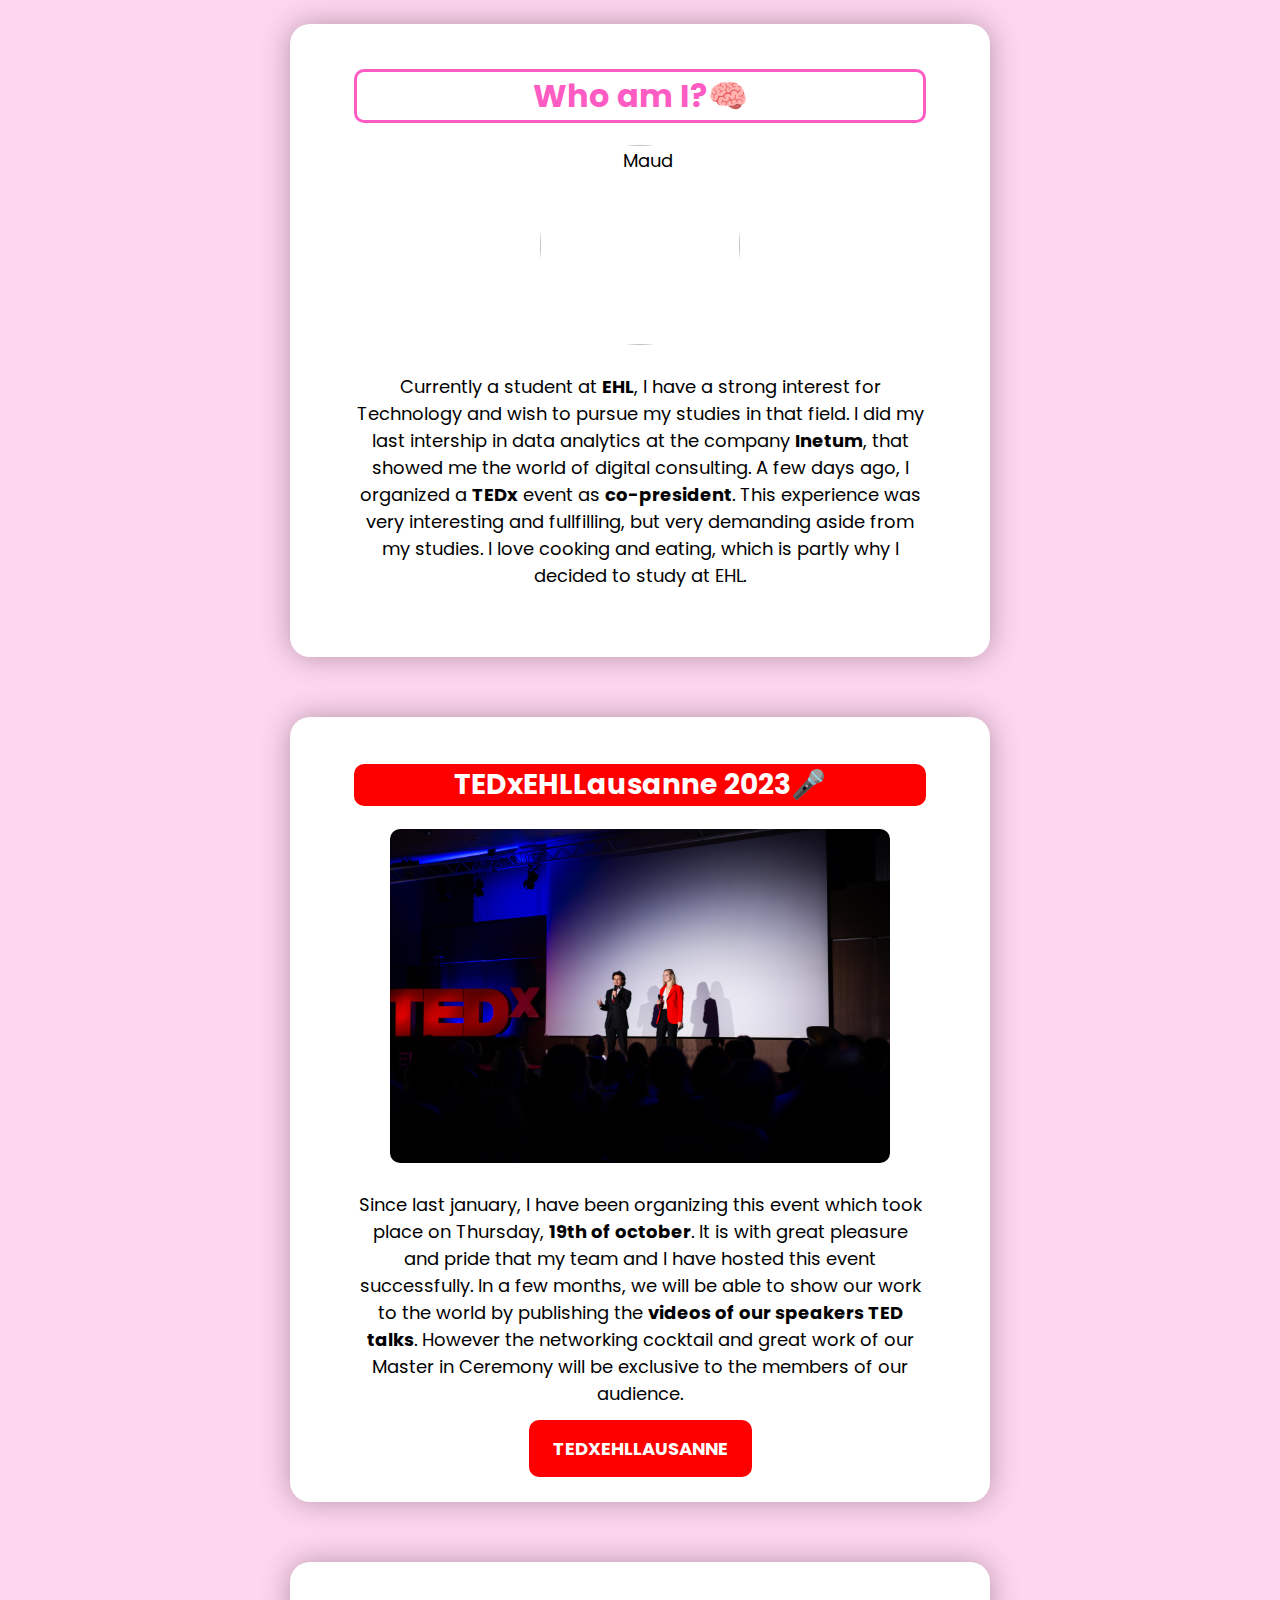
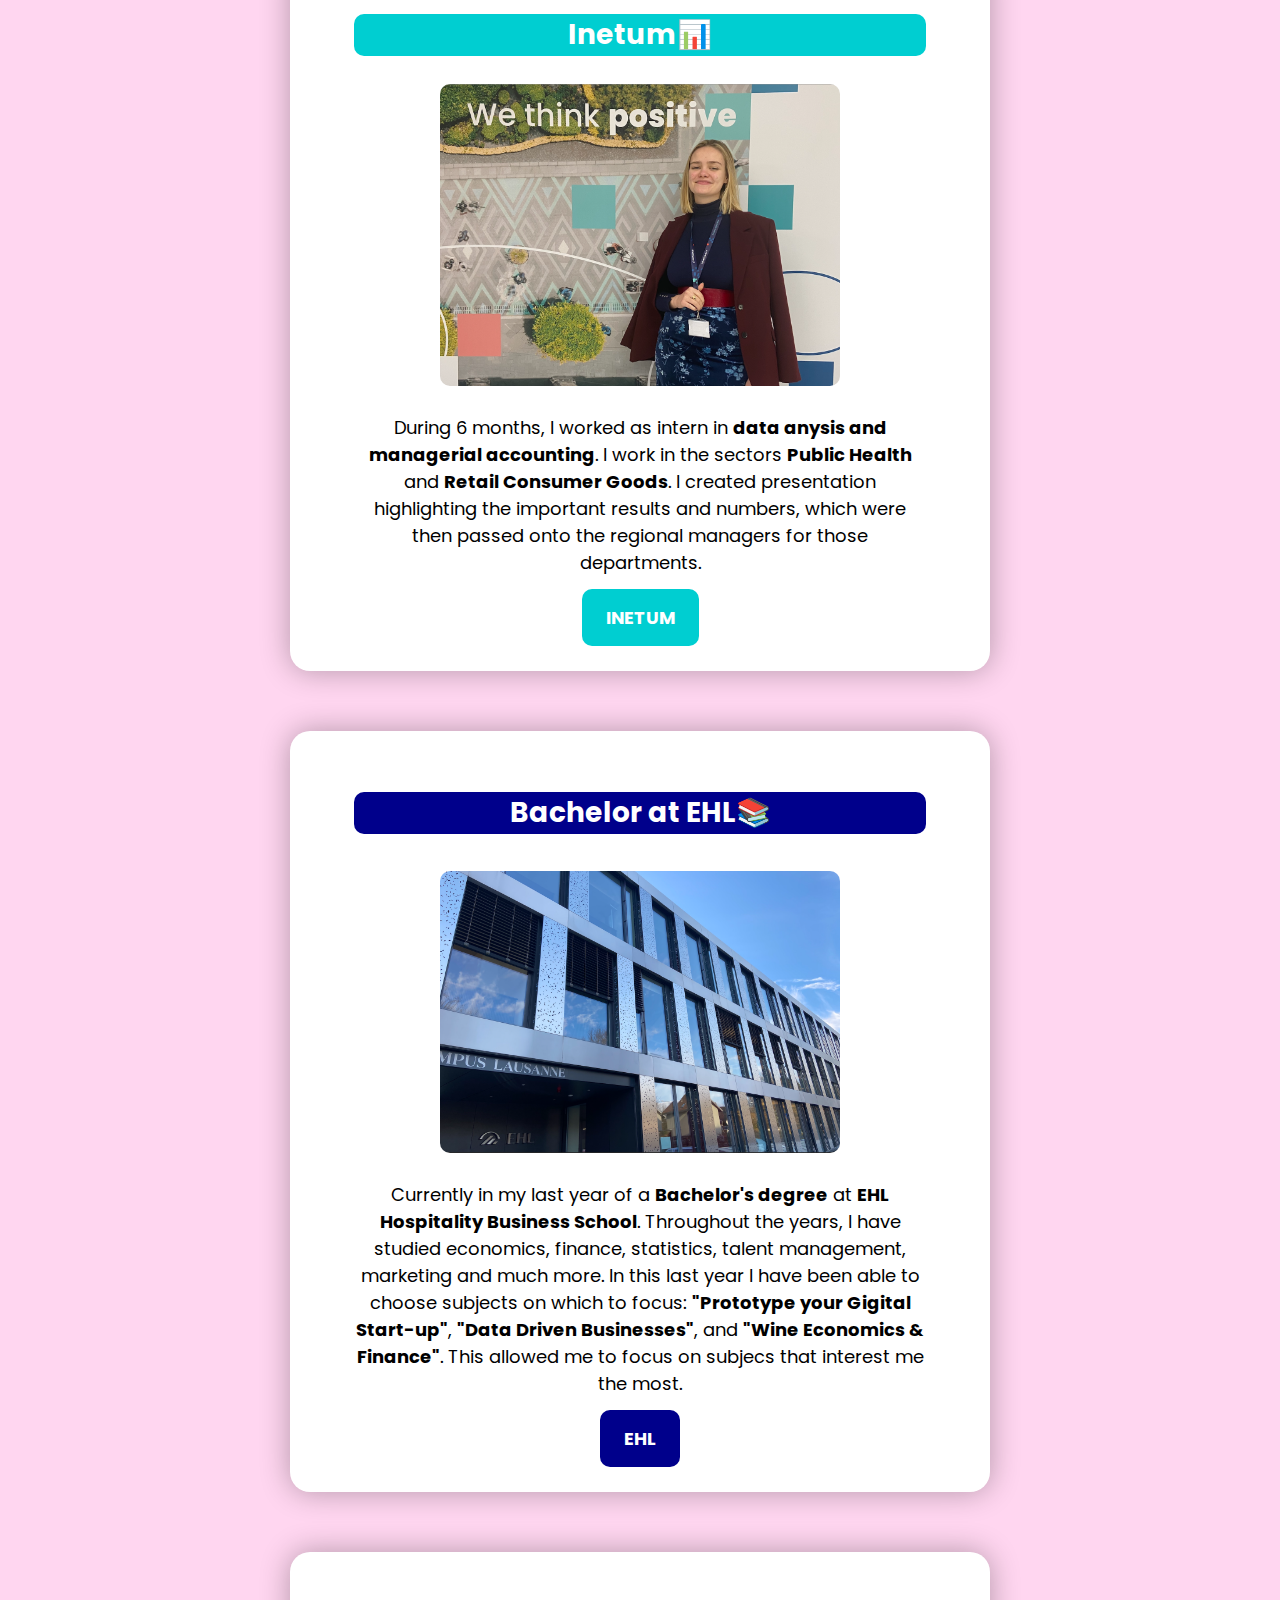
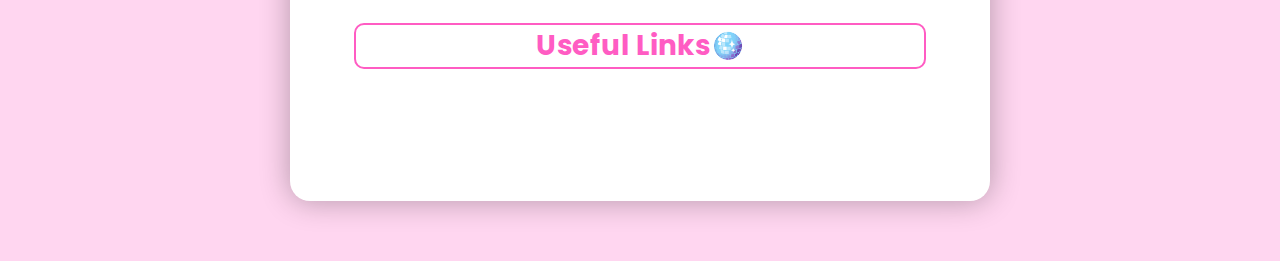
==== index.html @ da4b40ce "Rename memyselfandi.html to index.html" ====
<html lang="en">
	<head>
		<meta charset="UTF-8">
		<meta name="viewport" content="width=device-width, initial-scale=1.0">
		<script src="https://kit.fontawesome.com/82c00b27f1.js" crossorigin="anonymous"></script>
		<link rel="stylesheet" href="style.css">
		<link rel="preconnect" href="https://fonts.googleapis.com">
		<!-- <link rel="preconnect" href="https://fonts.gstatic.com" crossorigin>
		<link href="https://fonts.googleapis.com/css2?family=Roboto:ital,wght@0,100;0,300;0,400;0,500;0,700;0,900;1,100;1,300;1,400;1,500;1,700;1,900&display=swap" rel="stylesheet">
		<link rel="preconnect" href="https://fonts.googleapis.com"> -->
		<link rel="preconnect" href="https://fonts.gstatic.com" crossorigin>
		<link href="https://fonts.googleapis.com/css2?family=Poppins:ital,wght@0,100;0,200;0,300;0,400;0,500;0,600;0,700;0,800;0,900;1,100;1,200;1,300;1,400;1,500;1,600;1,700;1,800;1,900&family=Roboto:ital,wght@0,100;0,300;0,400;0,500;0,700;0,900;1,100;1,300;1,400;1,500;1,700;1,900&display=swap" rel="stylesheet">
		<link rel="icon" type="image/png" href="./images/logo.png">
		<title>Maud</title>
	</head>
	<body>
		<div class=container>

			<div class=card-white>
				<h1>Who am I?🧠</h1>
				<img id=imageround src="./images/cvphoto.jpg" alt="Maud">
				<p>Currently a student at <strong>EHL</strong>, I have a strong interest for Technology and wish to pursue my studies in that field. I did my last intership in data analytics at the company <strong>Inetum</strong>, that showed me the world of digital consulting. A few days ago, I organized a <strong>TEDx</strong> event as <strong>co-president</strong>. This experience was very interesting and fullfilling, but very demanding aside from my studies. I love cooking and eating, which is partly why I decided to study at EHL. </p>
			</div>

			<div class=card-white>
				<h2>TEDxEHLLausanne 2023🎤</h2>
				<img src="./images/stage.jpg" alt="Maud on stage at TEDxEHLLausanne2023" width="500">
				<p>Since last january, I have been organizing this event which took place on Thursday, <strong>19th of october</strong>. It is with great pleasure and pride that my team and I have hosted this event successfully. In a few months, we will be able to show our work to the world by publishing the <strong>videos of our speakers TED talks</strong>. However the networking cocktail and great work of our Master in Ceremony will be exclusive to the members of our audience.
				</p>
				<a class ="buttonted" href="https://tedxehllausanne.com/" target="_blank">TEDxEHLLausanne</a>
			</div>

			<div class=card-white>
				<h3>Inetum📊</h3>
				<img src="./images/inetum.png" alt="Maud at Inetum" width="400">
				<p>During 6 months, I worked as intern in <strong>data anysis and managerial accounting</strong>. I work in the sectors <strong>Public Health</strong> and <strong>Retail Consumer Goods</strong>. I created presentation highlighting the important results and numbers, which were then passed onto the regional managers for those departments. 
				</p>
				<a class=buttoninetum href="https://www.inetum.com/fr" target="_blank">INETUM</a>
			</div>

			<div class=card-white>
				<h4>Bachelor at EHL📚</h4>
				<img src="./images/ehl.png" alt="EHL entrance rout de Cojonnex" width="400">
				<p>Currently in my last year of a <strong>Bachelor's degree</strong> at <strong>EHL Hospitality Business School</strong>. Throughout the years, I have studied economics, finance, statistics, talent management, marketing and much more. In this last year I have been able to choose subjects on which to focus: <strong>"Prototype your Gigital Start-up"</strong>, <strong>"Data Driven Businesses"</strong>, and <strong>"Wine Economics & Finance"</strong>. This allowed me to focus on subjecs that interest me the most. 
				</p>
				<a class=buttonehl href="https://www.ehl.edu" target="_blank">EHL</a>
			</div>

			<div class=card-white>
				<h5>Useful Links🪩</h5>
				<ul>
					<li><a href="https://www.linkedin.com/in/maudlecerf" target="_blank"><i class="fa-brands fa-linkedin" ></i></a></li>
					<li><a href="mailto:maud.lecerf@ehl.ch" target="_blank"><i class="fa-solid fa-envelope" ></i></a></li>
				</ul>
			</div>

		
		</div>
	</body>



</html>
---- style.css ----
h1 {
	color: rgb(255,92,195);
	font-size: 32px;
	border: 3px solid rgb(255,92,195) ;
	border-radius: 10px;
}

h2{
	background-color: red;
	color: white;
	font-size: 28PX;
	border-radius: 10px;
}

h3 {
	color: white;
	font-size: 28PX;
	background-color: darkturquoise;
	border-radius: 10px;
}

h4 {
	color: white;
	font-size: 28PX;
	background-color: darkblue;
	border-radius: 10px;
}

h5 {
	color: rgb(255,92,195);
	font-size: 28PX;
	border: 2px solid rgb(255,92,195);
	border-radius: 10px;
}

body{
	background-color: rgba(255,92,195,0.25) ;
	font-family: 'Poppins', sans-serif;
	font-size: 18px;
	text-align: center;
	border-radius: 10px;
}


#imageround{
	width: 200px;
	border-radius: 50%;
}

.buttonted {
	text-decoration: none;
	background-color: red;
	color: white;
	text-transform: uppercase;
	font-weight:bolder;
	padding: 16px 24px;
	border-radius: 10px;
	margin:20px 20px;
	margin-bottom: 60px;
	transition: all 0.2s ease-out;
}

.buttonted:hover {
	background-color: white;
	color: red;
	border: solid red;
}


.buttoninetum {
	text-decoration: none;
	background-color: darkturquoise;
	color: white;
	text-transform: uppercase;
	font-weight:bolder;
	padding: 16px 24px;
	border-radius: 10px;
	margin:20px;
	transition: all 0.2s ease-out;
}

.buttoninetum:hover {
	background-color: white;
	color: darkturquoise;
	border: solid darkturquoise;
	}

.buttonehl {
	text-decoration: none;
	background-color: darkblue;
	color: white;
	text-transform: uppercase;
	font-weight:bolder;
	padding: 16px 24px;
	border-radius: 10px;
	margin:20px;
	transition: all 0.2s ease-out;
}

.buttonehl:hover {
	background-color: white;
	color: darkblue;
	border: solid darkblue;
	}

ul{
	padding:0px;
	list-style-type: none;
}

.container {
	width: 700px;
	margin: auto;
	}

.card-white{
	background-color: white;
	margin: 24px 0px;
	padding: 24px 64px 40px 64px;
	border-radius: 20px;
	box-shadow: 0px 0px 30px rgba(0,0,0,0.3);
	margin-bottom: 60px;

}

i{
	color:rgb(255,92,195);
	font-size: 50px;
	margin: 0px;
	transition: all 0.2s ease-out;
}

i:hover{

	color: rgba(255,92,195,0.5);
}

ul li {
	display: inline-block;
	margin: 10px;
}

p{
	padding: 10px 0px;
}

img{
	border-radius: 10px;
}


@media (max-width: 960px){

	.container {
		width: 700px;
		margin: 0px auto;
	}

@media (max-width: 720px){

	.container {
		width: 500px;
		margin: 0px auto;
	}

	img {
		max-width: 380px;
		margin:0px auto;
	}

/*	buttonted{
		max-width: 300px;
		margin: 0px auto;
	}

	buttoninetum{
	max-width: 300px;
		margin: 0px auto;
	}*/

/*
	.card-white{
		width:400px;
	}*/
}

@media (max-width: 540px){

	.container {
		width: 400px;
		margin: 0px auto;
	}

	img {
		max-width: 220px;
		margin:0px auto;
	}

	h2{
		font-size: 24px;
	}

	h3{
		font-size: 24px;
	}


	body{
		font-size: 14px;
		border-radius: 5px;
	}

/*	.card-white{
		width:200px;
	}*/
}

@media (max-width: 420px){

	.container {
		width: 300px;
		margin: 0px auto;
	}

	img {
		max-width: 200px;
		margin:0px auto;
	}

	h2{
		font-size: 20px;
	}

	h3{
		font-size: 20px;
	}


	body{
		font-size: 14px;
		
	}

	.card-white{
		padding: 12px 24px 34px 24px;
	}

	#imageround{
		max-width: 180px;
	}
}
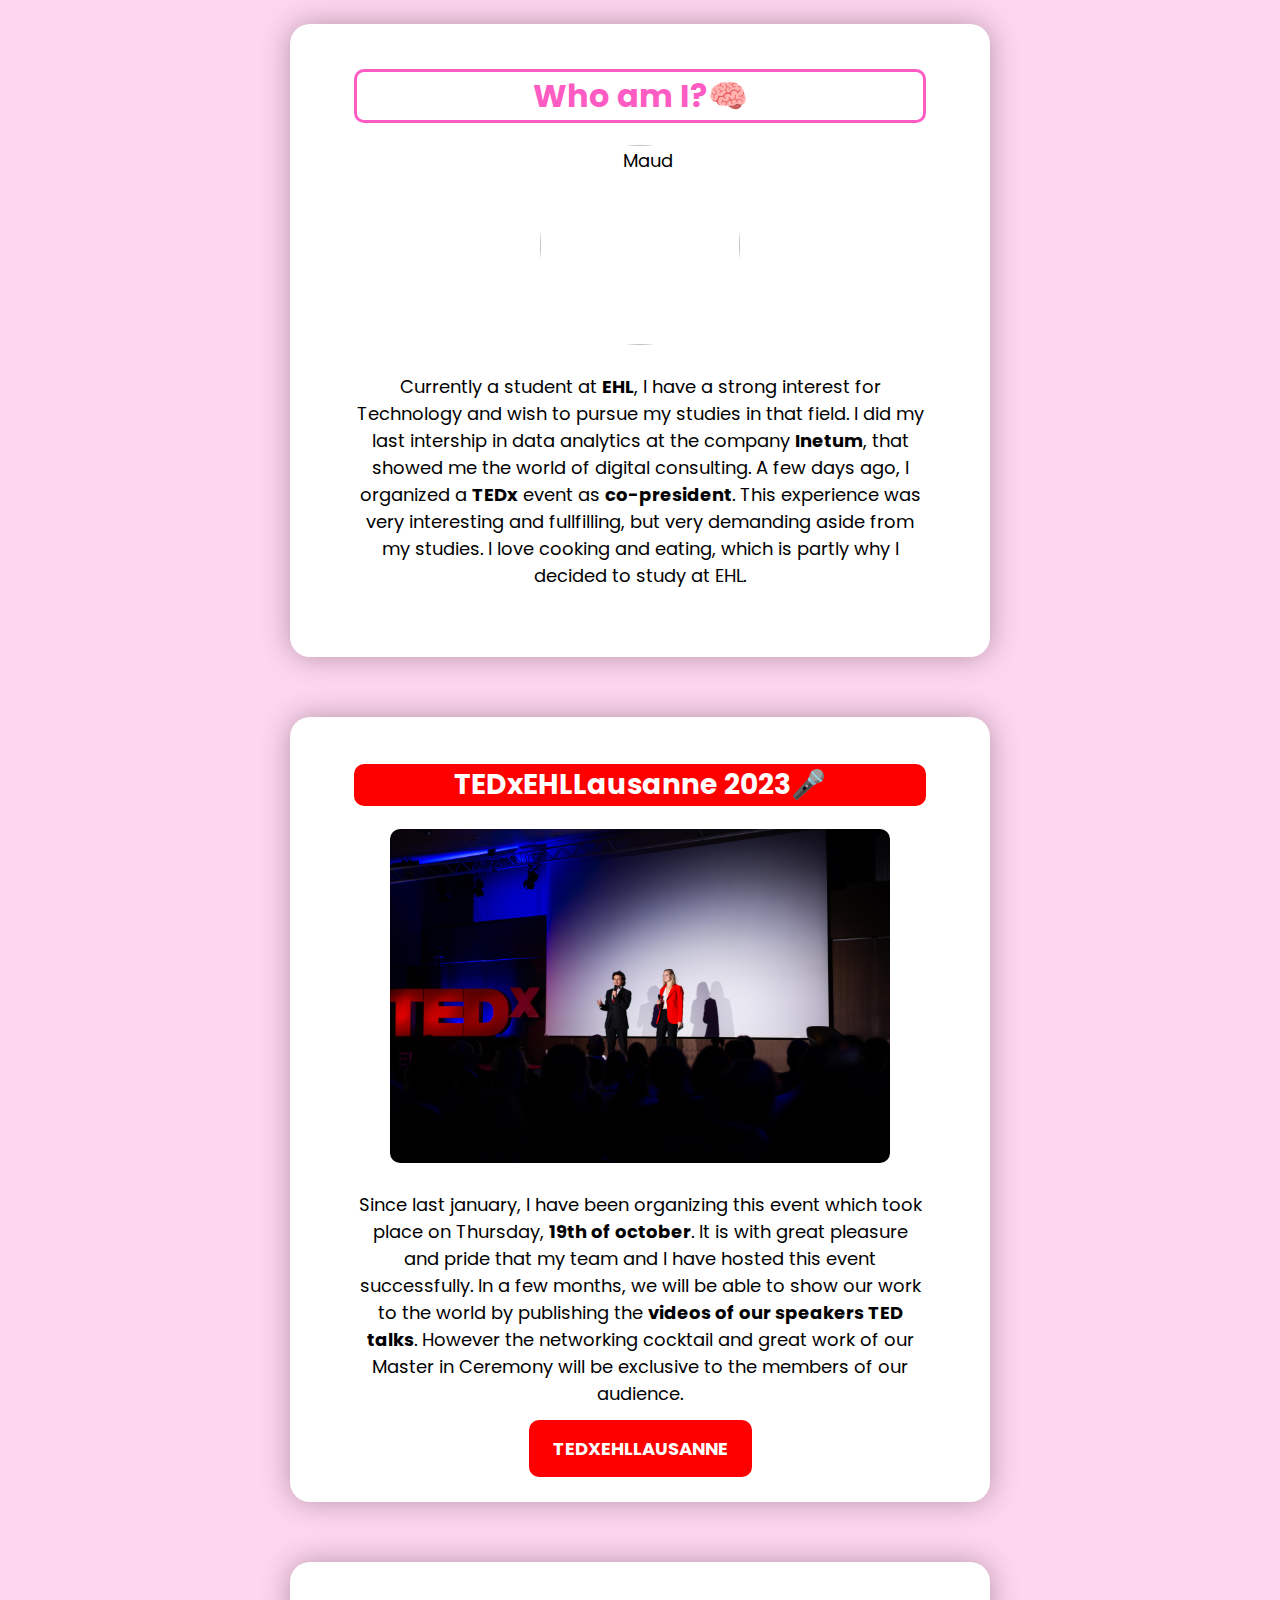
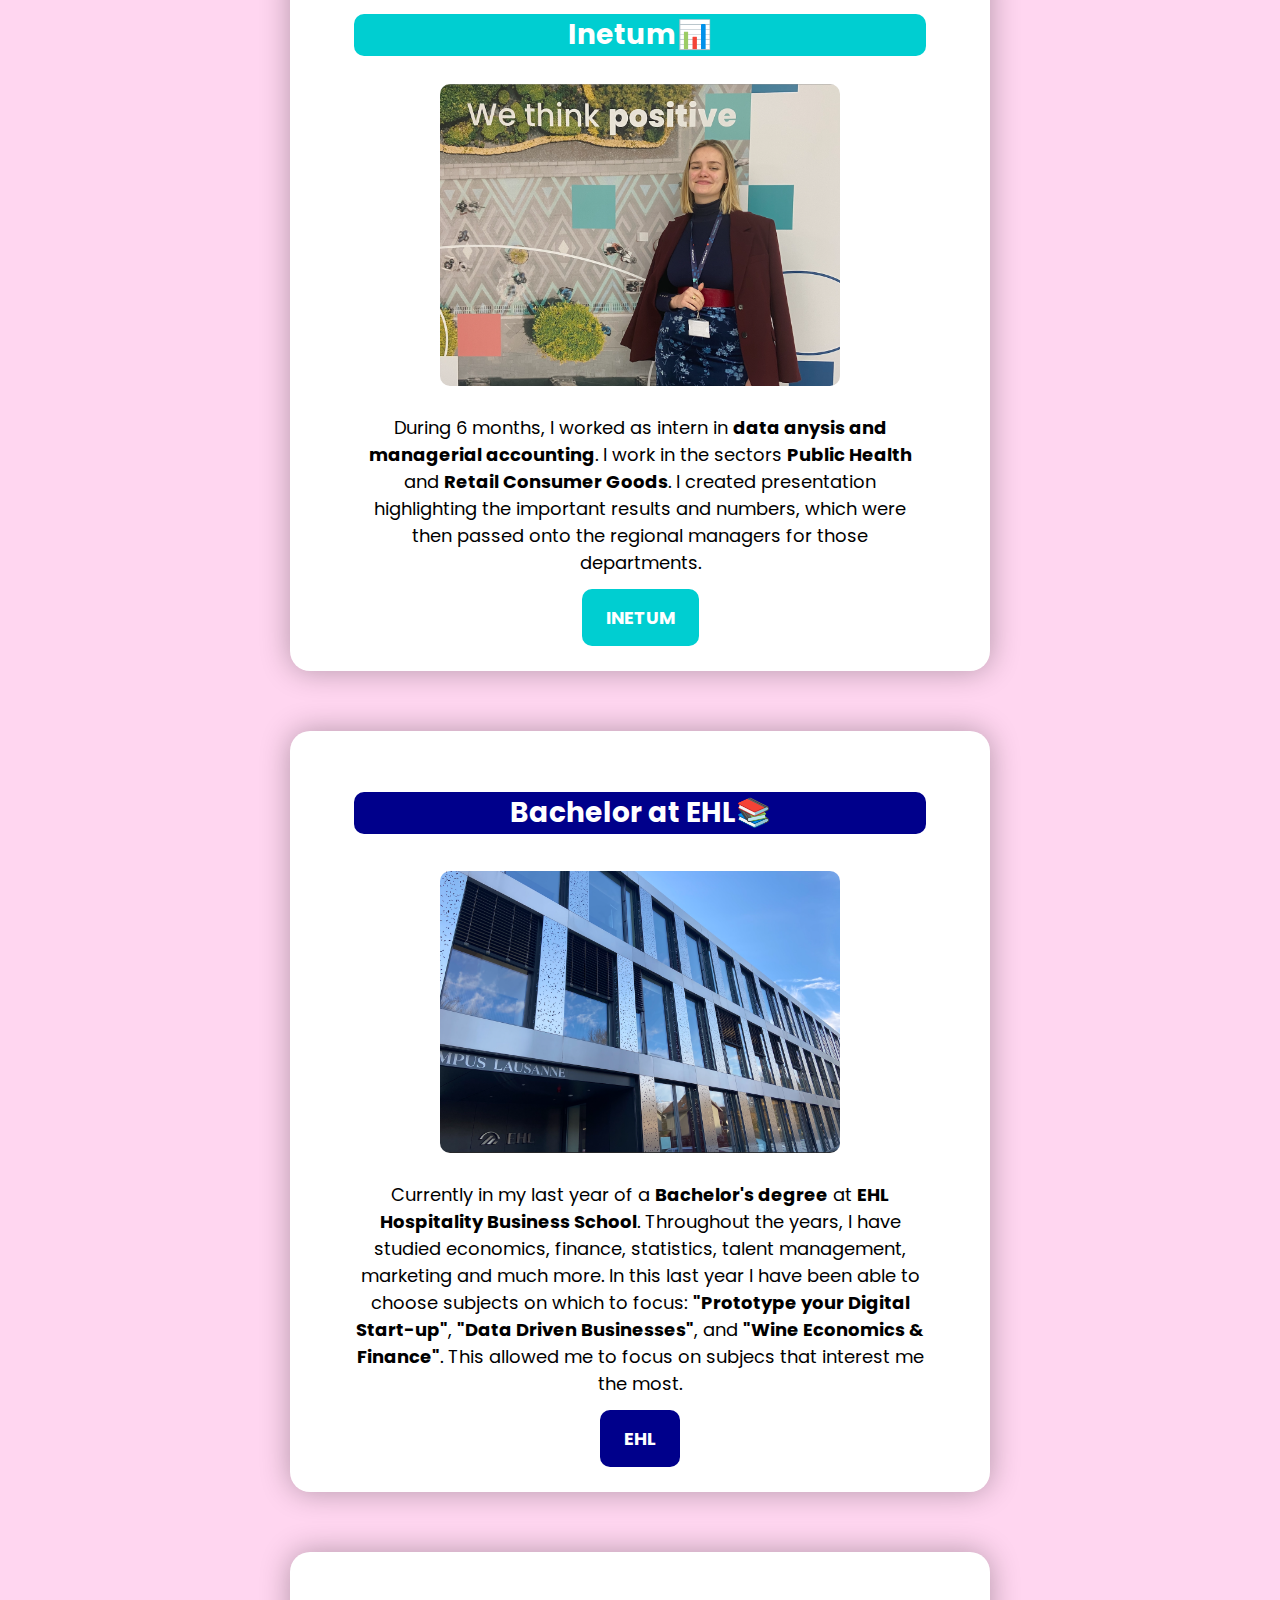
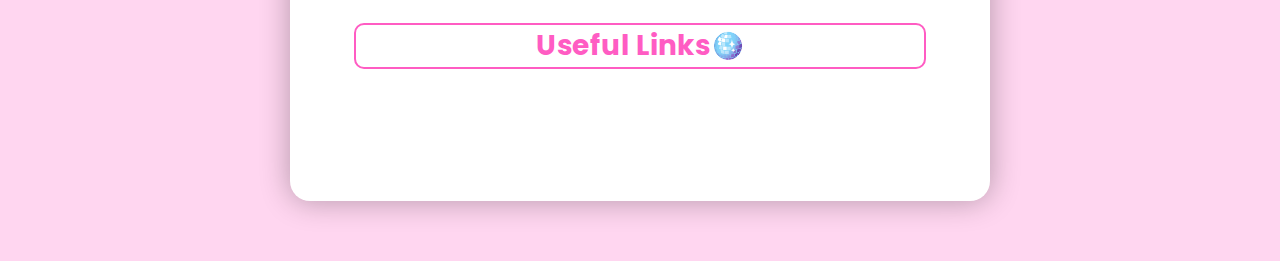
==== commit 342d045f: "Update index.html" ====
--- a/index.html
+++ b/index.html
@@ -1,4 +1,4 @@
-
+<!DOCTYPE>
 <html lang="en">
 	<head>
 		<meta charset="UTF-8">
@@ -42,7 +42,7 @@
 			<div class=card-white>
 				<h4>Bachelor at EHL📚</h4>
 				<img src="./images/ehl.png" alt="EHL entrance rout de Cojonnex" width="400">
-				<p>Currently in my last year of a <strong>Bachelor's degree</strong> at <strong>EHL Hospitality Business School</strong>. Throughout the years, I have studied economics, finance, statistics, talent management, marketing and much more. In this last year I have been able to choose subjects on which to focus: <strong>"Prototype your Gigital Start-up"</strong>, <strong>"Data Driven Businesses"</strong>, and <strong>"Wine Economics & Finance"</strong>. This allowed me to focus on subjecs that interest me the most. 
+				<p>Currently in my last year of a <strong>Bachelor's degree</strong> at <strong>EHL Hospitality Business School</strong>. Throughout the years, I have studied economics, finance, statistics, talent management, marketing and much more. In this last year I have been able to choose subjects on which to focus: <strong>"Prototype your Digital Start-up"</strong>, <strong>"Data Driven Businesses"</strong>, and <strong>"Wine Economics & Finance"</strong>. This allowed me to focus on subjecs that interest me the most. 
 				</p>
 				<a class=buttonehl href="https://www.ehl.edu" target="_blank">EHL</a>
 			</div>
